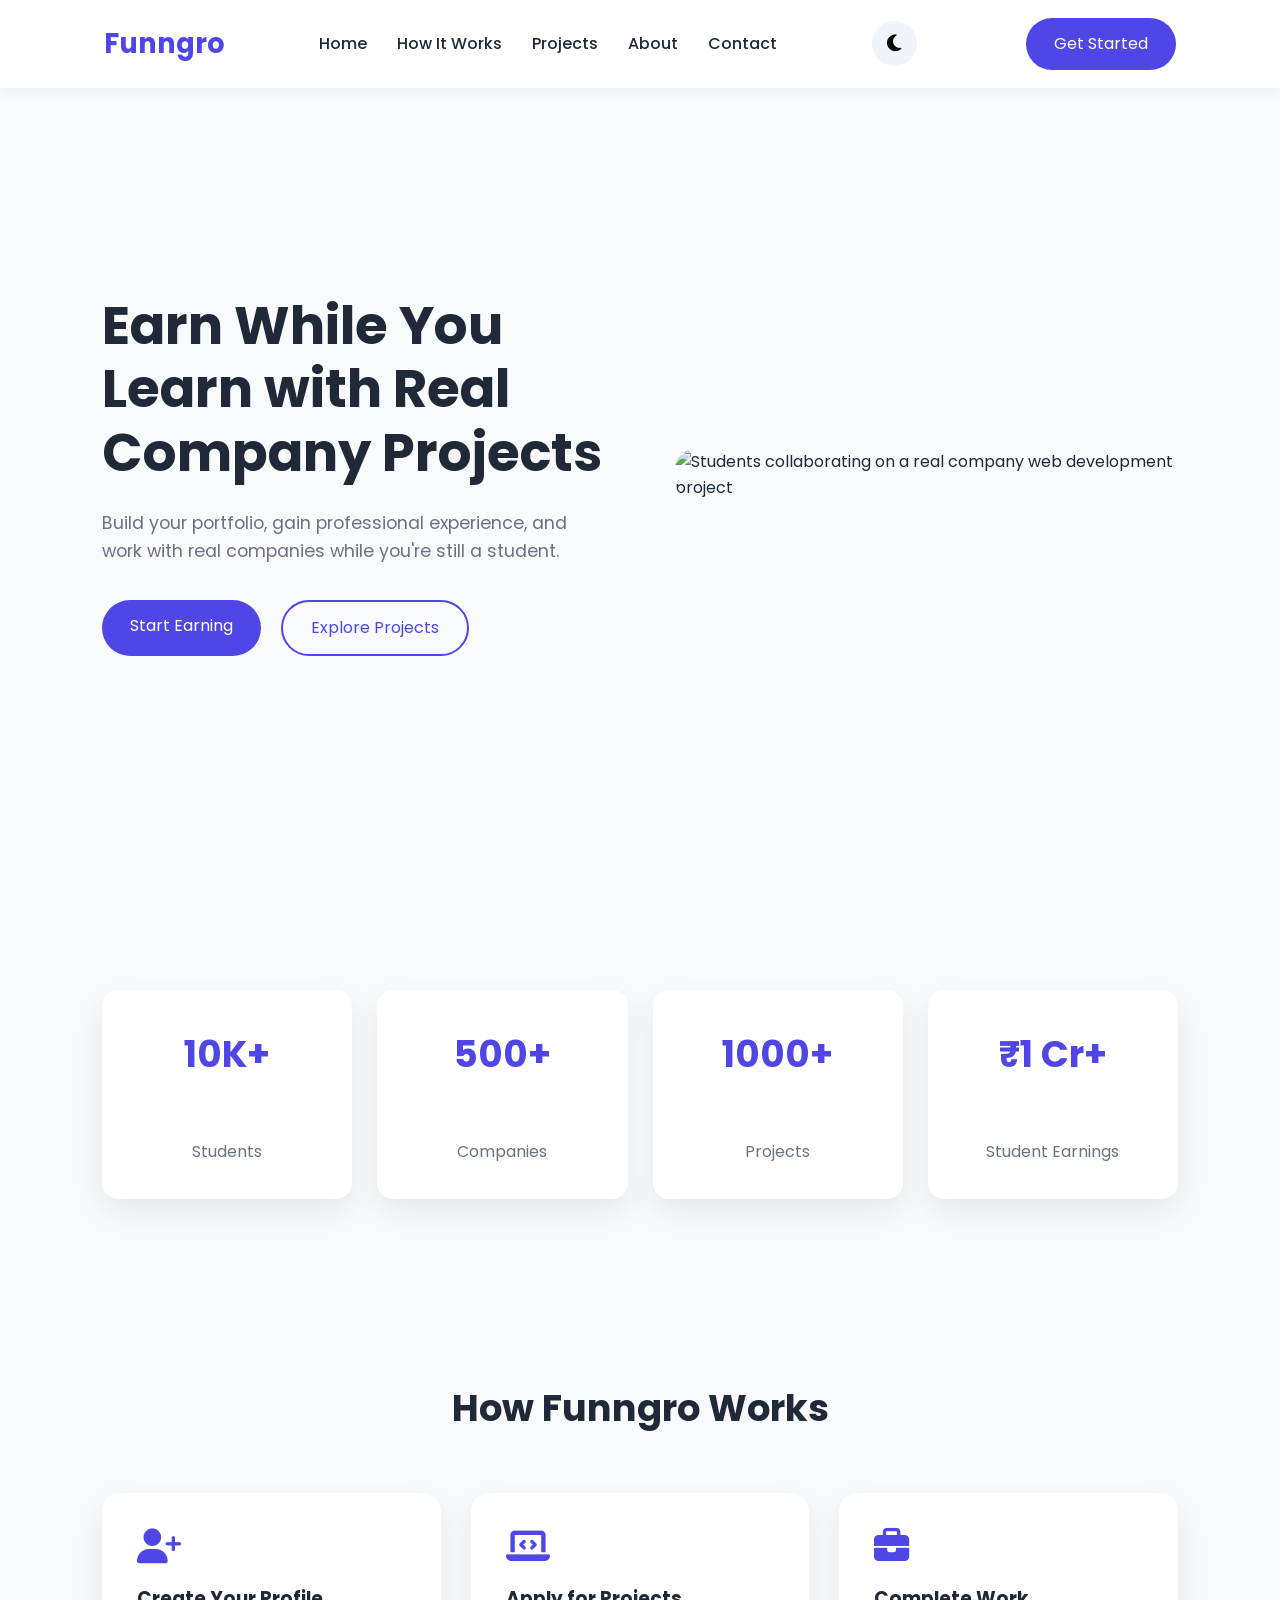
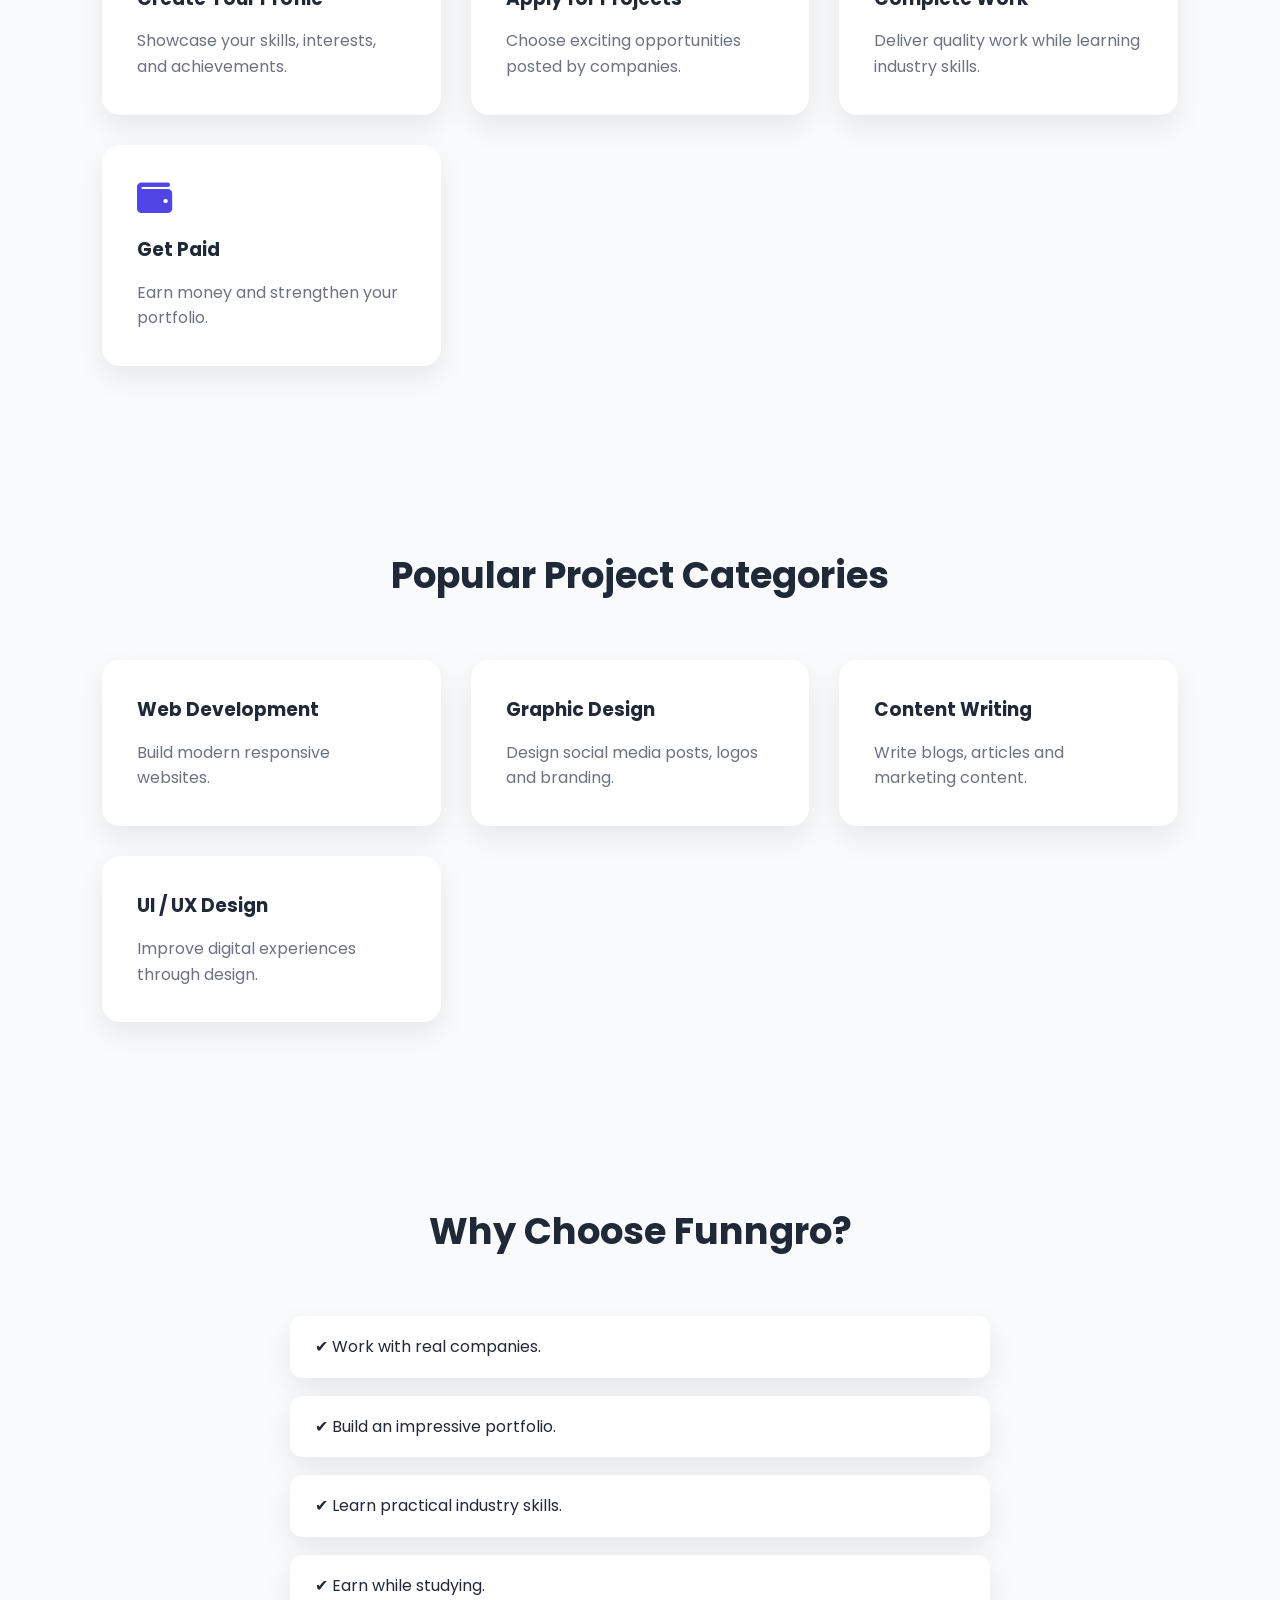
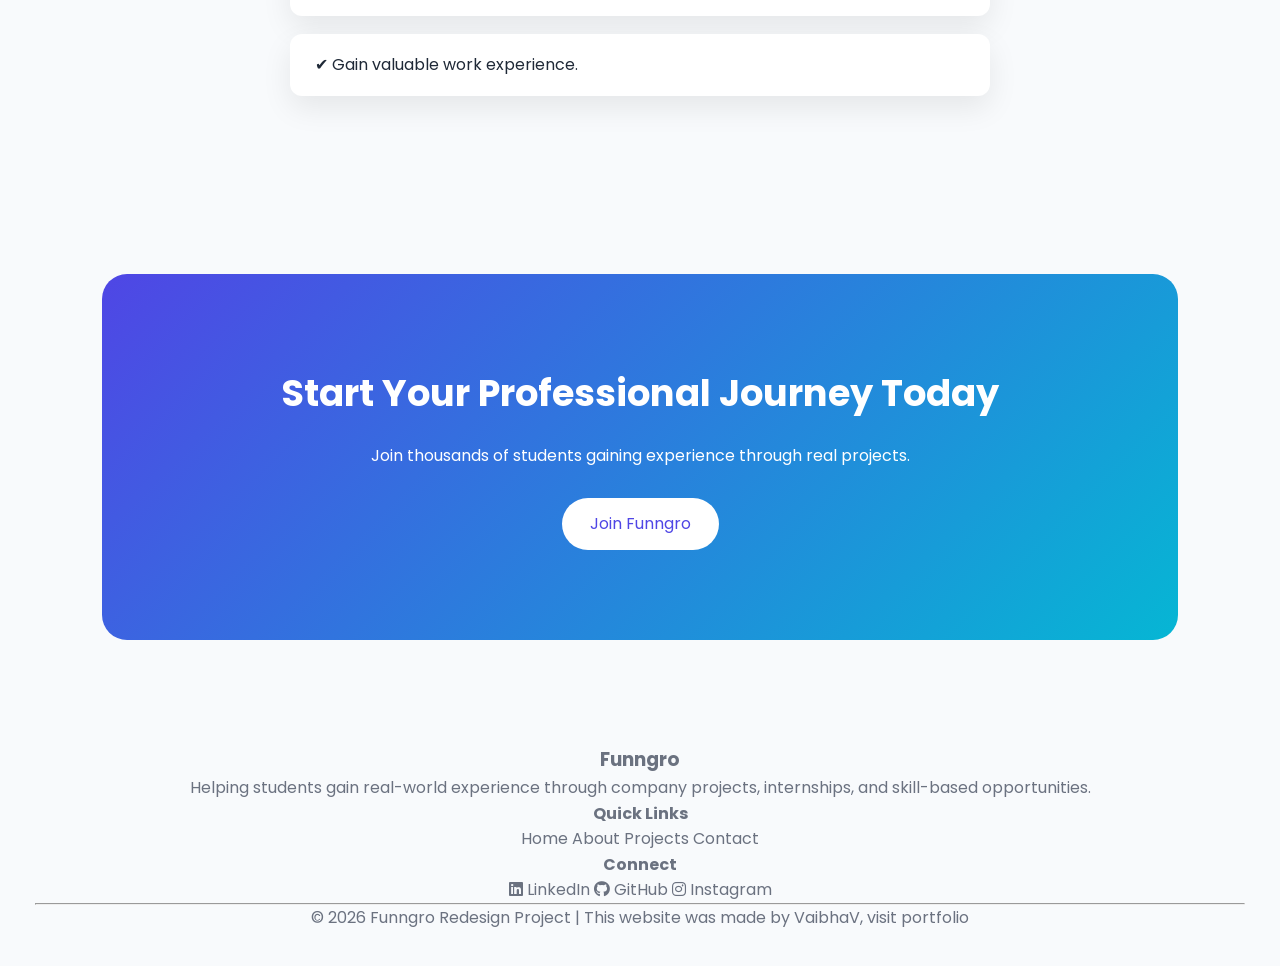
==== index.html @ bd460fdf "Commit the changes" ====
<!DOCTYPE html>
<html lang="en">
<head>
    <!-- Basic SEO -->
    <meta charset="UTF-8">
    <meta name="viewport" content="width=device-width, initial-scale=1.0">

    <title>Funngro | Earn Money Through Real Company Projects for Students</title>

    <link rel="icon" type="image/png" href="https://cdn-icons-png.flaticon.com/512/3135/3135715.png">

    <meta name="description"
        content="Discover Funngro, where students gain real work experience, build portfolios, and earn money by completing company projects online.">

    <meta name="keywords"
        content="Funngro, students, internships, freelance, portfolio, earn money online, student jobs, web development">

    <meta name="author" content="Vaibha">

    <!-- Open Graph -->
    <meta property="og:title" content="Funngro - Learn, Build & Earn">
    <meta property="og:description"
        content="Discover exciting company projects, build real-world experience, and earn while learning with Funngro.">
    <meta property="og:image" content="https://images.unsplash.com/photo-1522202176988-66273c2fd55e">
    <meta property="og:type" content="website">
    <meta name="twitter:card" content="summary_large_image">
    <link rel="canonical" href="https://web-kalki.github.io/funngro_/">

    <!-- CSS -->
    <link rel="stylesheet" href="css/style.css">

    <!-- Font Awesome -->
    <link rel="stylesheet"
        href="https://cdnjs.cloudflare.com/ajax/libs/font-awesome/6.6.0/css/all.min.css">
</head>

<body>

    <!-- ================= NAVBAR ================= -->

    <header>

        <nav class="navbar">

            <div class="logo">
                <a href="index.html">Funngro</a>
            </div>

            <ul class="nav-links">

                <li><a href="#home">Home</a></li>

                <li><a href="#how">How It Works</a></li>

                <li><a href="#projects">Projects</a></li>

                <li><a href="about.html">About</a></li>

                <li><a href="#contact">Contact</a></li>

            </ul>

            <button id="theme-toggle" class="theme-toggle">
                <i class="fa-solid fa-moon"></i>
            </button>

            <button class="menu-btn" id="menu-btn">
                <i class="fa-solid fa-bars"></i>
            </button>

            <a href="#" class="btn-primary">
                Get Started
            </a>

        </nav>

    </header>

    <!-- ================= HERO ================= -->

    <section id="home" class="hero">

        <div class="hero-content">

            <h1>
                Earn While You Learn with Real Company Projects
            </h1>

            <p>
                Build your portfolio, gain professional experience,
                and work with real companies while you're still a student.
            </p>

            <div class="hero-buttons">

                <a href="#" class="btn-primary">
                    Start Earning
                </a>

                <a href="#" class="btn-secondary">
                    Explore Projects
                </a>

            </div>

        </div>

        <div class="hero-image">

            <img src="https://images.unsplash.com/photo-1522202176988-66273c2fd55e?auto=format&fit=crop&w=900&q=80"
                alt="Students collaborating on a real company web development project"
                loading="lazy">

        </div>

    </section>

    <!-- ================= STATS ================= -->

    <section class="stats">

        <div class="stat">

            <h2>10K+</h2>

            <p>Students</p>

        </div>

        <div class="stat">

            <h2>500+</h2>

            <p>Companies</p>

        </div>

        <div class="stat">

            <h2>1000+</h2>

            <p>Projects</p>

        </div>

        <div class="stat">

            <h2>₹1 Cr+</h2>

            <p>Student Earnings</p>

        </div>

    </section>

    <!-- ================= HOW IT WORKS ================= -->

    <section id="how" class="how">

        <h2>How Funngro Works</h2>

        <div class="cards">

            <div class="card">

                <i class="fa-solid fa-user-plus"></i>

                <h3>Create Your Profile</h3>

                <p>
                    Showcase your skills, interests, and achievements.
                </p>

            </div>

            <div class="card">

                <i class="fa-solid fa-laptop-code"></i>

                <h3>Apply for Projects</h3>

                <p>
                    Choose exciting opportunities posted by companies.
                </p>

            </div>

            <div class="card">

                <i class="fa-solid fa-briefcase"></i>

                <h3>Complete Work</h3>

                <p>
                    Deliver quality work while learning industry skills.
                </p>

            </div>

            <div class="card">

                <i class="fa-solid fa-wallet"></i>

                <h3>Get Paid</h3>

                <p>
                    Earn money and strengthen your portfolio.
                </p>

            </div>

        </div>

    </section>

    <!-- ================= FEATURED PROJECTS ================= -->

    <section id="projects">

        <h2>Popular Project Categories</h2>

        <div class="cards">

            <div class="card">

                <h3>Web Development</h3>

                <p>
                    Build modern responsive websites.
                </p>

            </div>

            <div class="card">

                <h3>Graphic Design</h3>

                <p>
                    Design social media posts, logos and branding.
                </p>

            </div>

            <div class="card">

                <h3>Content Writing</h3>

                <p>
                    Write blogs, articles and marketing content.
                </p>

            </div>

            <div class="card">

                <h3>UI / UX Design</h3>

                <p>
                    Improve digital experiences through design.
                </p>

            </div>

        </div>

    </section>

    <!-- ================= WHY CHOOSE ================= -->

    <section class="why">

        <h2>Why Choose Funngro?</h2>

        <ul>

            <li>✔ Work with real companies.</li>

            <li>✔ Build an impressive portfolio.</li>

            <li>✔ Learn practical industry skills.</li>

            <li>✔ Earn while studying.</li>

            <li>✔ Gain valuable work experience.</li>

        </ul>

    </section>

    <!-- ================= CTA ================= -->

    <section class="cta">

        <h2>Start Your Professional Journey Today</h2>

        <p>
            Join thousands of students gaining experience through real projects.
        </p>

        <a href="#" class="btn-primary">
            Join Funngro
        </a>

    </section>

    <!-- ================= FOOTER ================= -->

    <footer class="footer">

        <div class="footer-container">

            <div class="footer-about">

                <h3>Funngro</h3>

                <p>
                    Helping students gain real-world experience through company projects, internships, and skill-based opportunities.
                </p>

            </div>

            <div class="footer-links">

                <h4>Quick Links</h4>

                <a href="index.html">Home</a>
                <a href="about.html">About</a>
                <a href="#projects">Projects</a>
                <a href="#contact">Contact</a>

            </div>

            <div class="footer-social">

                <h4>Connect</h4>

                <a href="#"><i class="fa-brands fa-linkedin"></i> LinkedIn</a>

                <a href="#"><i class="fa-brands fa-github"></i> GitHub</a>

                <a href="#"><i class="fa-brands fa-instagram"></i> Instagram</a>

            </div>

        </div>

        <hr>

        <p class="copyright">

        © 2026 Funngro Redesign Project | This website was made by <a href="https://prarambhakids.com/developer.html" target="_blank" rel="noopener">VaibhaV</a>, visit portfolio

    <script src="js/script.js"></script>

</body>
</html>
---- css/style.css ----
/* ===========================
   GOOGLE FONT
=========================== */

@import url('https://fonts.googleapis.com/css2?family=Poppins:wght@300;400;500;600;700;800&display=swap');

/* ===========================
   RESET
=========================== */

*{
    margin:0;
    padding:0;
    box-sizing:border-box;
    scroll-behavior:smooth;
}

body{
    font-family:'Poppins',sans-serif;
    background:#f8fafc;
    color:#1f2937;
    line-height:1.6;
}

img{
    width:100%;
    display:block;
}

a{
    text-decoration:none;
    color:inherit;
}

ul{
    list-style:none;
}

section{
    padding:90px 8%;
}

/* ===========================
   VARIABLES
=========================== */

:root{

    --primary:#4f46e5;
    --secondary:#06b6d4;
    --dark:#111827;
    --light:#ffffff;
    --gray:#6b7280;

    --radius:16px;

    --shadow:
        0 12px 30px rgba(0,0,0,.08);

}

/* ===========================
   NAVBAR
=========================== */

header{

    position:fixed;

    top:0;

    width:100%;

    background:white;

    box-shadow:0 2px 15px rgba(0,0,0,.05);

    z-index:1000;

}

.navbar{

    max-width:1200px;

    margin:auto;

    display:flex;

    justify-content:space-between;

    align-items:center;

    padding:18px 5%;

}

.logo{

    font-size:1.7rem;

    font-weight:700;

    color:var(--primary);

}

.nav-links{

    display:flex;

    gap:30px;

}

.nav-links a{

    transition:.3s;

    font-weight:500;

}

.nav-links a:hover{

    color:var(--primary);

}

/* ===========================
   BUTTONS
=========================== */

.btn-primary{

    background:var(--primary);

    color:white;

    padding:13px 28px;

    border-radius:50px;

    transition:.3s;

    display:inline-block;

}

.btn-primary:hover{

    transform:translateY(-3px);

    background:#3730a3;

}

.btn-secondary{

    border:2px solid var(--primary);

    color:var(--primary);

    padding:13px 28px;

    border-radius:50px;

    transition:.3s;

}

.btn-secondary:hover{

    background:var(--primary);

    color:white;

}

/* ===========================
   HERO
=========================== */

.hero{

    min-height:100vh;

    display:grid;

    grid-template-columns:1fr 1fr;

    align-items:center;

    gap:70px;

    padding-top:140px;

}

.hero h1{

    font-size:3.3rem;

    line-height:1.2;

    margin-bottom:25px;

}

.hero p{

    color:var(--gray);

    font-size:1.1rem;

    margin-bottom:35px;

}

.hero-buttons{

    display:flex;

    gap:20px;

}

/* ===========================
   STATS
=========================== */

.stats{

    display:grid;

    grid-template-columns:repeat(4,1fr);

    gap:25px;

}

.stat{

    background:white;

    padding:35px;

    text-align:center;

    border-radius:var(--radius);

    box-shadow:var(--shadow);

}

.stat h2{

    color:var(--primary);

    font-size:2.3rem;

}

.stat p{

    color:var(--gray);

}

/* ===========================
   HEADINGS
=========================== */

h2{

    text-align:center;

    margin-bottom:55px;

    font-size:2.3rem;

}

/* ===========================
   CARDS
=========================== */

.cards{

    display:grid;

    grid-template-columns:repeat(auto-fit,minmax(250px,1fr));

    gap:30px;

}

.card{

    background:white;

    padding:35px;

    border-radius:18px;

    box-shadow:var(--shadow);

    transition:.3s;

}

.card:hover{

    transform:translateY(-8px);

}

.card i{

    font-size:2.2rem;

    color:var(--primary);

    margin-bottom:20px;

}

.card h3{

    margin-bottom:15px;

}

.card p{

    color:var(--gray);

}

/* ===========================
   WHY
=========================== */

.why ul{

    max-width:700px;

    margin:auto;

}

.why li{

    background:white;

    margin:18px 0;

    padding:18px 25px;

    border-radius:12px;

    box-shadow:var(--shadow);

}

/* ===========================
   CTA
=========================== */

.cta{

    text-align:center;

    background:linear-gradient(135deg,
        var(--primary),
        var(--secondary));

    color:white;

    border-radius:25px;

    margin:70px 8%;

}

.cta h2{

    margin-bottom:20px;

}

.cta p{

    margin-bottom:30px;

}

.cta .btn-primary{

    background:white;

    color:var(--primary);

}

/* ===========================
   FOOTER
=========================== */

footer{

    text-align:center;

    padding:35px;

    color:var(--gray);

}

/* ===========================
   ANIMATIONS
=========================== */

.card,
.stat,
.hero-content,
.hero-image{

    opacity:0;

    transform:translateY(40px);

    transition:all .8s ease;

}

.show{

    opacity:1;

    transform:translateY(0);

}

/* ===========================
   MOBILE MENU BUTTON
=========================== */

.menu-btn{

    display:none;

    border:none;

    background:none;

    font-size:1.7rem;

    cursor:pointer;

}

/* ===========================
   PREMIUM HOVER EFFECTS
=========================== */

/* Navbar Links */

.nav-links a{
    position:relative;
    transition:.3s ease;
}

.nav-links a::after{
    content:"";
    position:absolute;
    left:0;
    bottom:-6px;
    width:0%;
    height:2px;
    background:var(--primary);
    transition:.3s;
}

.nav-links a:hover::after{
    width:100%;
}

/* Cards */

.card{
    transition:
        transform .35s ease,
        box-shadow .35s ease;
}

.card:hover{

    transform:
        translateY(-10px);

    box-shadow:
        0 20px 40px rgba(79,70,229,.18);

}

/* Statistics */

.stat{

    transition:
        transform .3s,
        box-shadow .3s;

}

.stat:hover{

    transform:scale(1.05);

    box-shadow:
        0 15px 35px rgba(0,0,0,.12);

}

/* Hero Image */

.hero-image img{

    transition:
        transform .5s ease;

    border-radius:20px;

}

.hero-image img:hover{

    transform:
        scale(1.04)
        rotate(-1deg);

}

/* Buttons */

.btn-primary,
.btn-secondary{

    transition:
        all .3s ease;

}

.btn-primary:hover{

    transform:
        translateY(-4px);

}

.btn-secondary:hover{

    transform:
        translateY(-4px);

}

/* Logo */

.logo{

    transition:.3s;

}

.logo:hover{

    transform:scale(1.08);

}

/* Footer Links */

footer a{

    transition:.3s;

}

footer a:hover{

    color:var(--primary);

}

/* ===========================
   THEME BUTTON
=========================== */

.theme-toggle{

    width:45px;

    height:45px;

    border:none;

    border-radius:50%;

    cursor:pointer;

    background:#f1f5f9;

    font-size:1.2rem;

    transition:.3s;

    margin-right:15px;

}

.theme-toggle:hover{

    transform:rotate(20deg);

    background:var(--primary);

    color:white;

}

/* ===========================
   DARK MODE
=========================== */

body.dark{

    background:#111827;

    color:#f8fafc;

}

body.dark header{

    background:#1f2937;

}

body.dark .card,

body.dark .stat,

body.dark .why li{

    background:#1e293b;

    color:white;

}

body.dark .card p,

body.dark .stat p,

body.dark .hero p,

body.dark footer{

    color:#d1d5db;

}

body.dark .navbar a{

    color:white;

}

body.dark .theme-toggle{

    background:#334155;

    color:#facc15;

}

@media(max-width:768px){

.footer-container{

grid-template-columns:1fr;

text-align:center;

}

.footer-links,

.footer-social{

align-items:center;

}

}
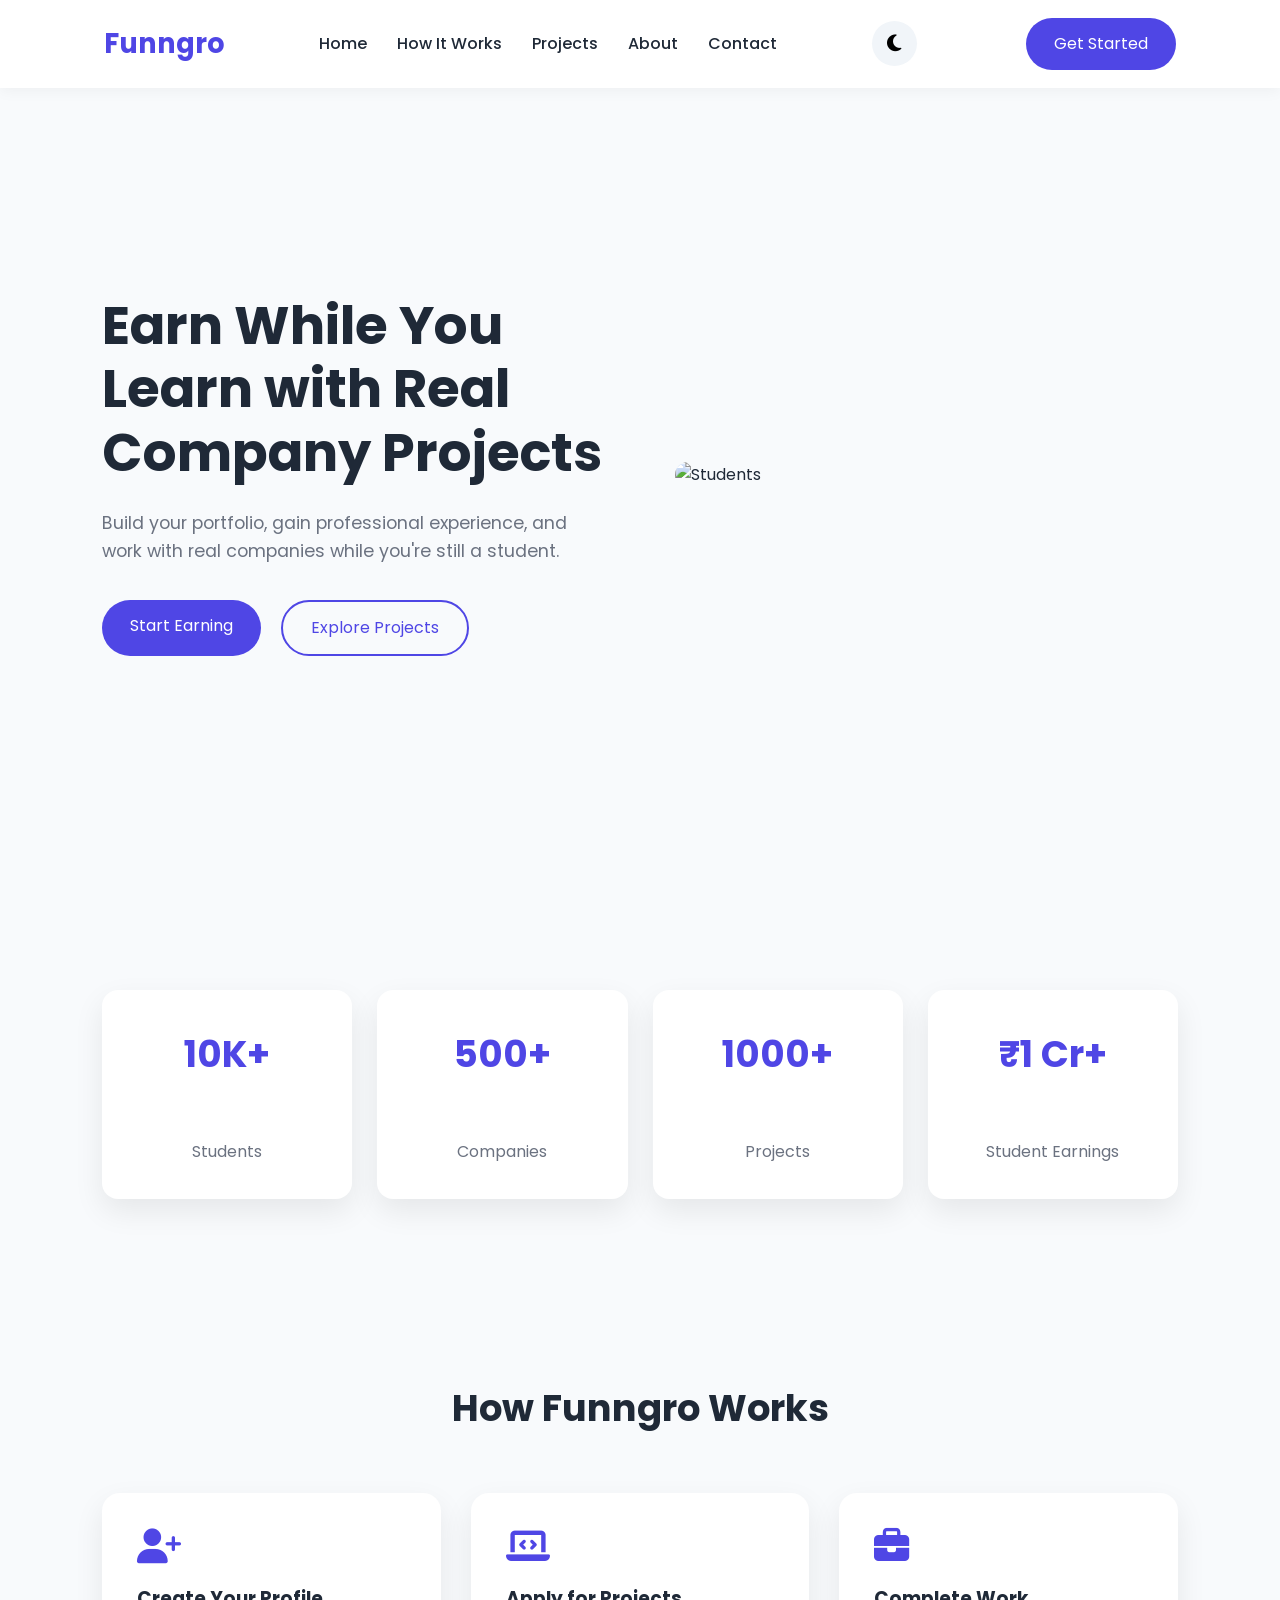
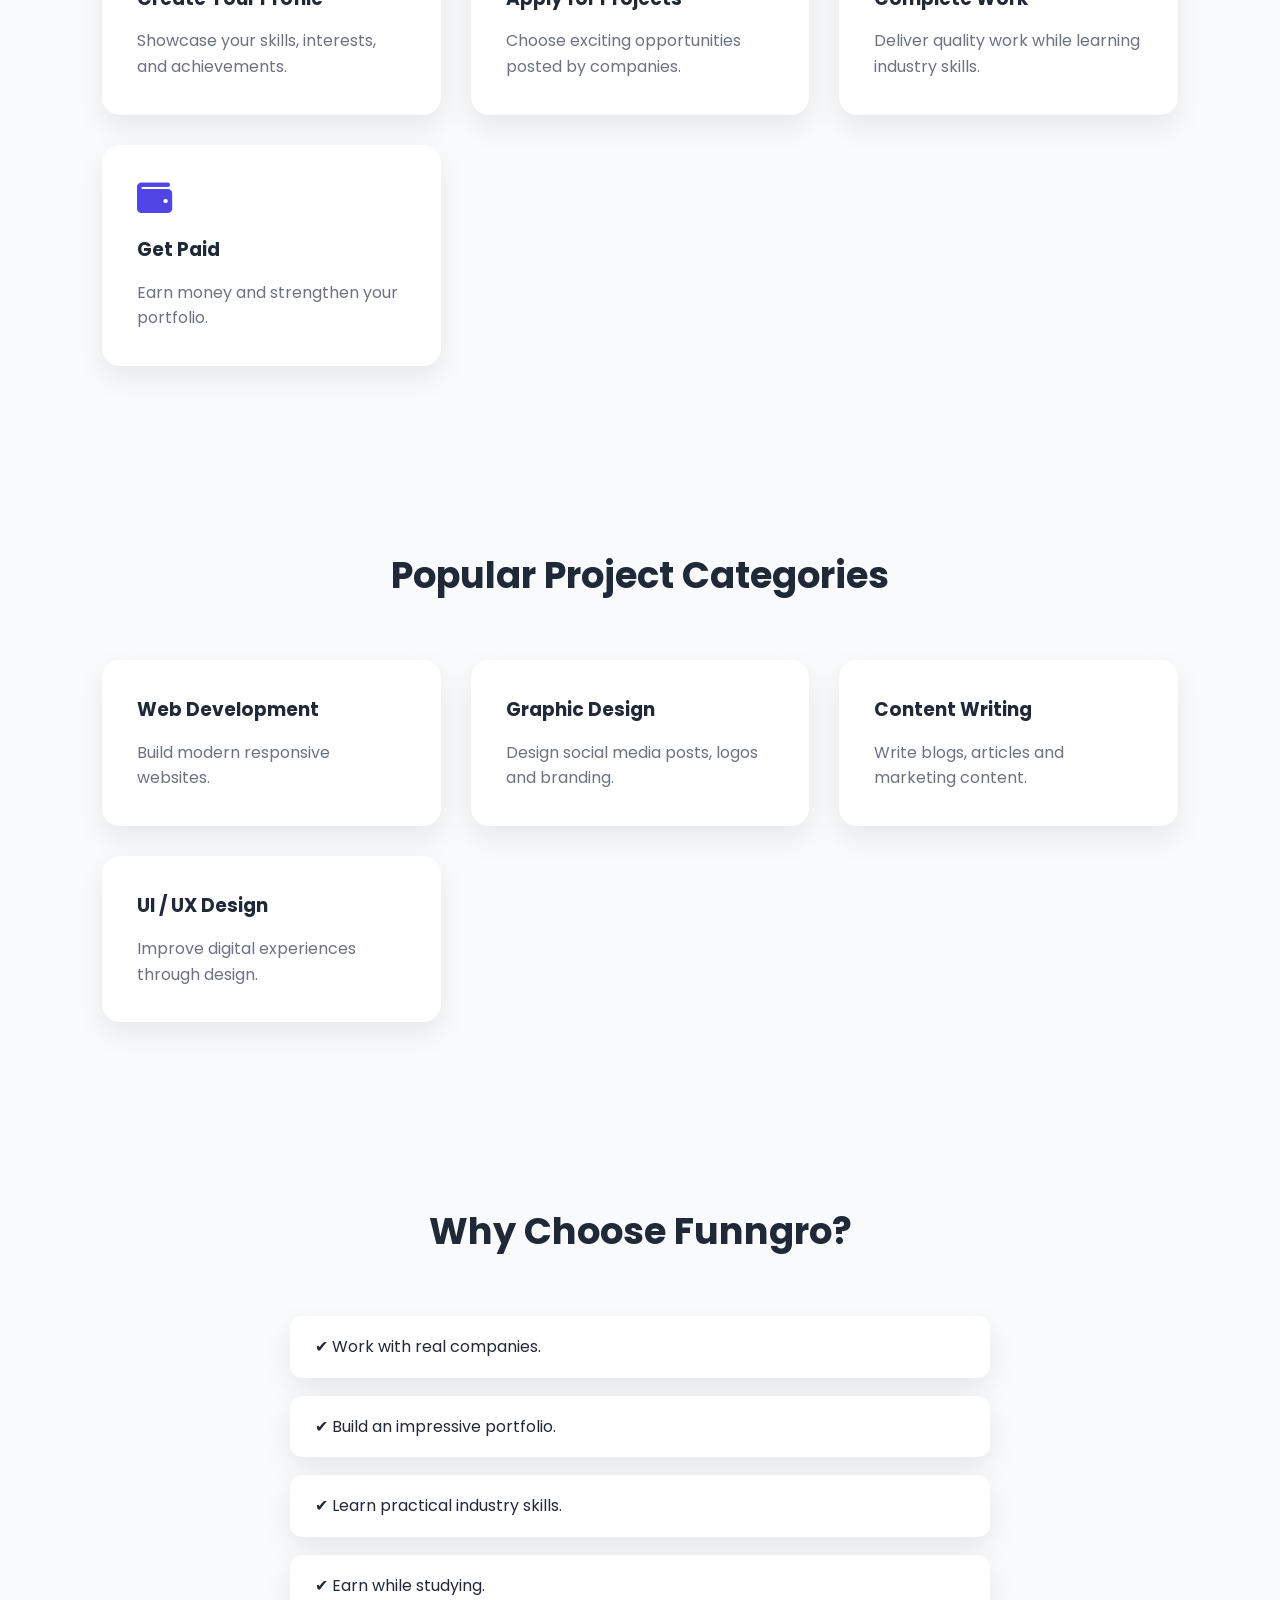
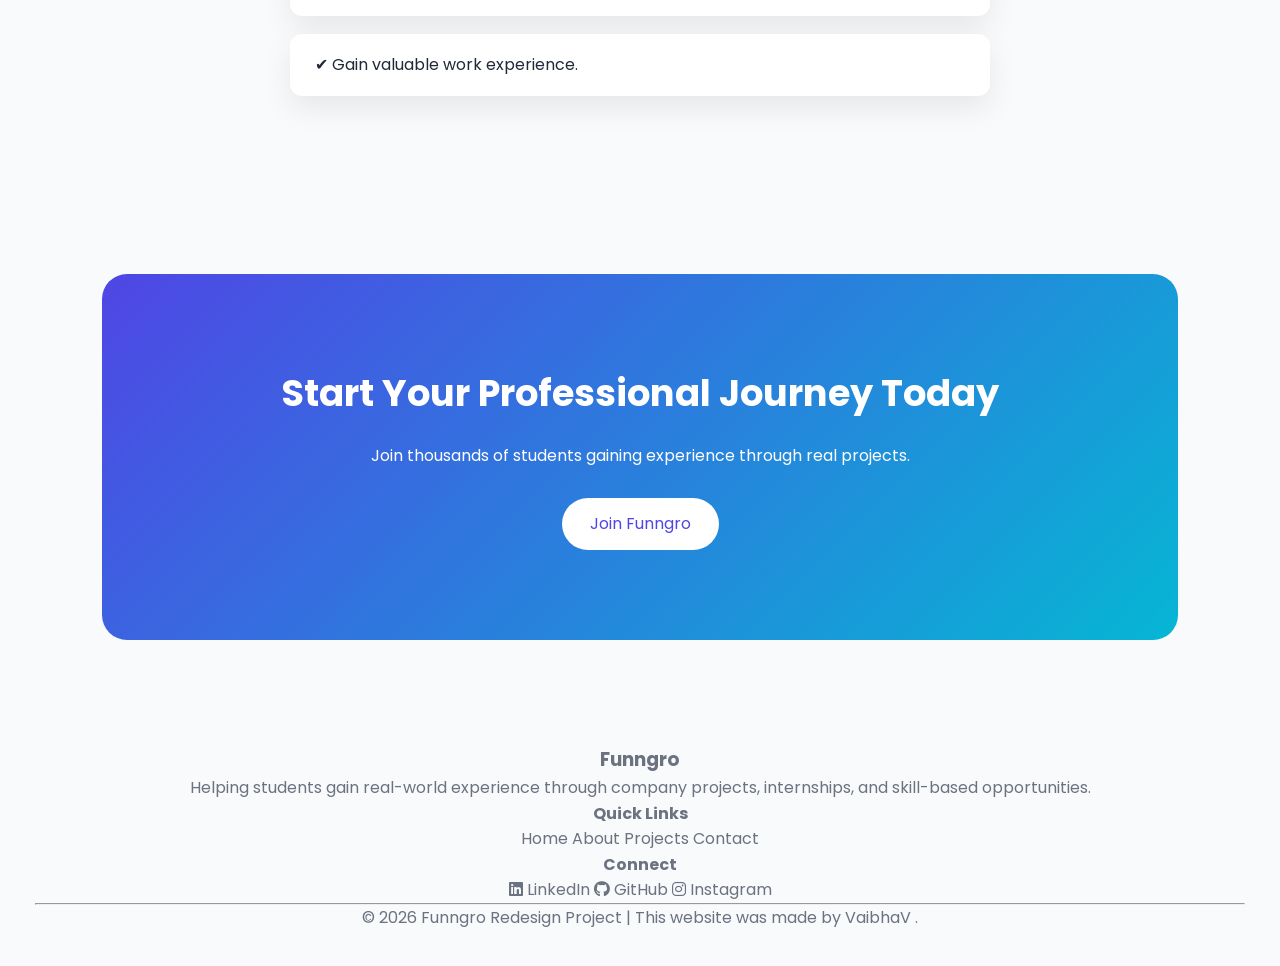
==== commit 43ccd7be: "Fix HTML encoding issues in index.html" ====
--- a/index.html
+++ b/index.html
@@ -21,7 +21,7 @@
     <meta property="og:title" content="Funngro - Learn, Build & Earn">
     <meta property="og:description"
         content="Discover exciting company projects, build real-world experience, and earn while learning with Funngro.">
-    <meta property="og:image" content="https://images.unsplash.com/photo-1522202176988-66273c2fd55e">
+    <meta property="og:image" content="https://picsum.photos/700/500">
     <meta property="og:type" content="website">
     <meta name="twitter:card" content="summary_large_image">
     <link rel="canonical" href="https://web-kalki.github.io/funngro_/">
@@ -107,8 +107,9 @@
 
         <div class="hero-image">
 
-            <img src="https://images.unsplash.com/photo-1522202176988-66273c2fd55e?auto=format&fit=crop&w=900&q=80"
-                alt="Students collaborating on a real company web development project"
+            <img
+                src="https://picsum.photos/700/500"
+                alt="Students"
                 loading="lazy">
 
         </div>
@@ -347,10 +348,16 @@
         <hr>
 
         <p class="copyright">
-
-        © 2026 Funngro Redesign Project | This website was made by <a href="https://prarambhakids.com/developer.html" target="_blank" rel="noopener">VaibhaV</a>, visit portfolio
+            © 2026 Funngro Redesign Project |
+            This website was made by
+            <a href="https://prarambhakids.com/developer.html" target="_blank" rel="noopener">
+                VaibhaV
+            </a>.
+        </p>
+
+    </footer>
 
     <script src="js/script.js"></script>
 
 </body>
-</html>+</html>
